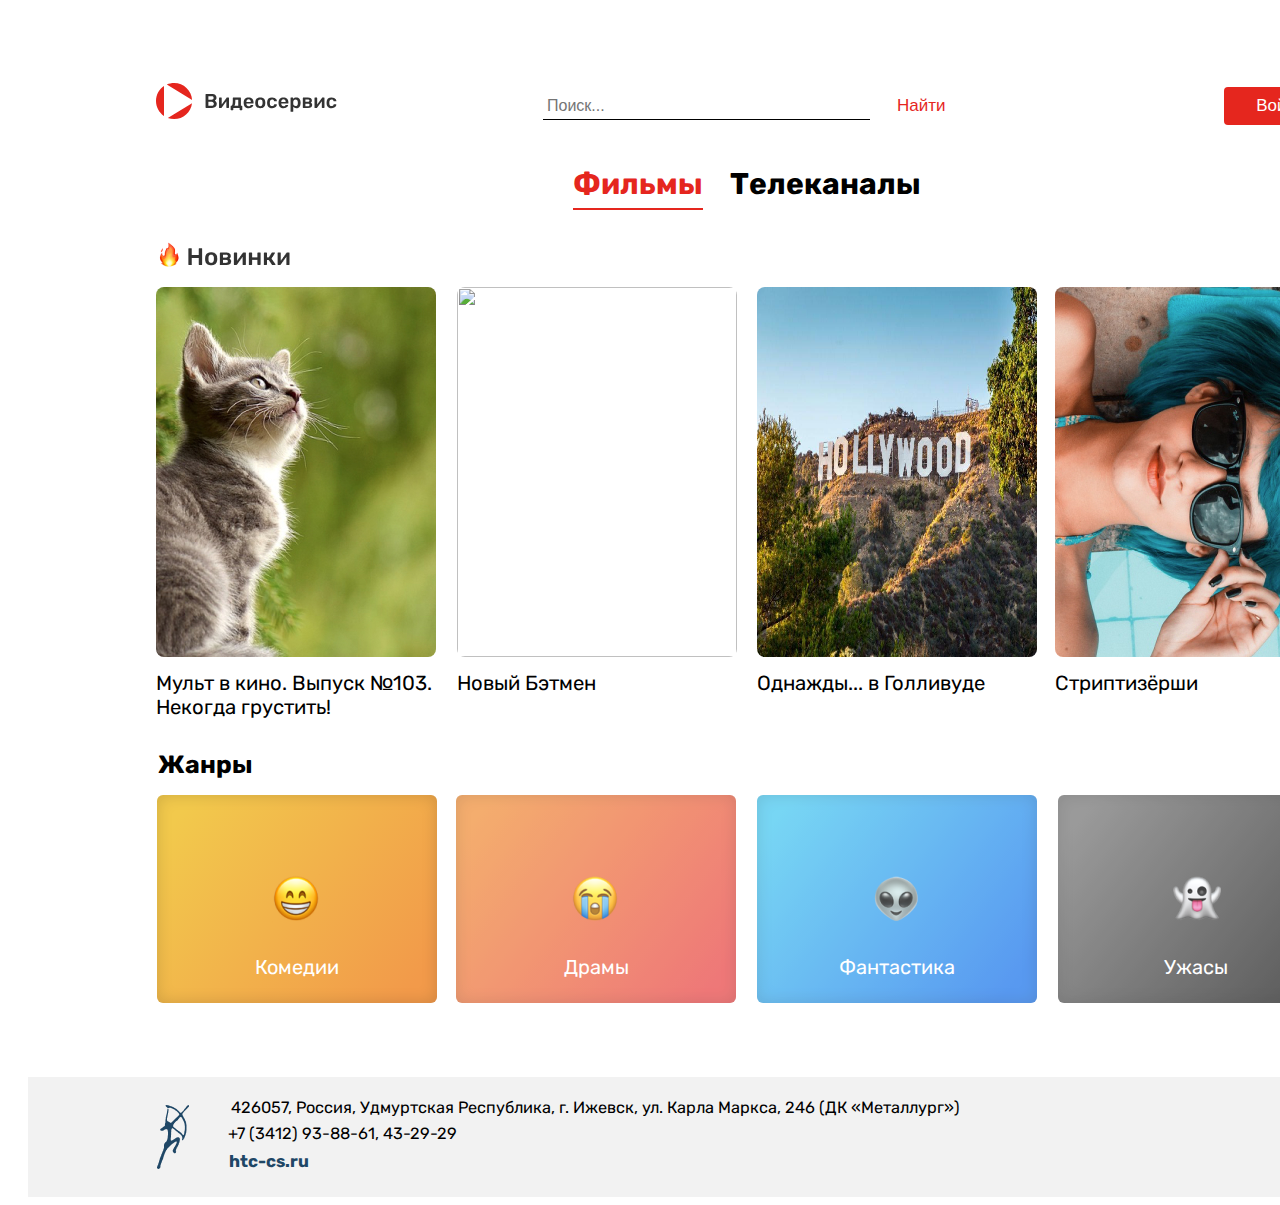
==== index.html @ 92a2deb0 "New site" ====
<!DOCTYPE html>
<html lang="ru">

<head>
    <meta charset="UTF-8">
    <meta http-equiv="X-UA-Compatible" content="IE=edge">
    <meta name="viewport" content="width=device-width, initial-scale=1.0">
    <link rel="preconnect" href="https://fonts.gstatic.com">
    <link href="https://fonts.googleapis.com/css2?family=Rubik:wght@300&display=swap" rel="stylesheet">
    <link href="main.css" rel="stylesheet" type="text/css">
    <title>ТЗ</title>
</head>

<body>
    <div class="container">
        <!-- -Begin- header -->
        <div class="header">
            <div class="banner"><img src="image/logo.svg"></div>
            <form class="submit">
                <input class="submit-1" placeholder="Поиск...">
                <button class="submit-2" type="submit">Найти</button>
            </form>
            <div class="submit-links">
                <button class="link">Войти</button>
                <div class="input">
                    <inpunt type="text" placeholder="Логин">
                </div>
                <div class="input">
                    <inpunt type="password" placeholder="Пароль">
                </div>
                <div class="input">
                    <inpunt type="submit" placeholder="Войти">
                </div>

            </div>
        </div>
        <!-- -End- header -->

        <!-- -Begin- tabs -->
        <div class="tabs">
            <!--Begin- начало заголовок-->
            <div class="tab_items">
                <a data-tab="#tab-1" class="tab_item active">Фильмы</a>
                <a data-tab="#tab-2" class="tab_item">Телеканалы</a>
            </div>
            <!--End- конец заговок-->

            <!--Begin- Содержимое-->
            <div class="tab-body">

                <!--Begin- block 1-->
                <div class="tab_block-1">
                    <div id="tab-1" class="wraper active">
                        <div class="fire"><img src="image/new.png"></div>
                        <div class="blocks">
                            <div class="block-1"><img src="image/Cat.jpg" class="film">
                                <p class="text"> Мульт в кино. Выпуск №103. Некогда грустить!</p>
                            </div>
                            <div class="block-2"><img src="image/batman.jpg" class="film">
                                <p class="text">Новый Бэтмен</p>
                            </div>
                            <div class="block-3"><img src="image/Hollywood.jpg" class="film">
                                <p class="text">Однажды... в Голливуде</p>
                                <p class="view">Фильм повествует о череде событий, произошедших в Голливуде в 1969 году,
                                    на закате его
                                    «золотого века». Известный актер Рик Далтон и его дублер Клифф Бут пытаются найти
                                    свое
                                    место в стремительно меняющемся мире киноиндустрии.</p>
                            </div>
                            <div class="block-4" href="#"><img src="image/Girl.jpg" class="film">
                                <p class="text">Стриптизёрши</p>
                            </div>
                        </div>
                        <!--Begin- Жанры-->
                        <div class="block-item"><b>Жанры</b></div>
                        <div class="genre">
                            <div class="comedy"><img src="image/genre/1.png" class="comedy-1">
                                <p class="comedy-text">Комедии</p>
                            </div>
                            <div class="drama"><img src="image/genre/2.png" class="drama-1">
                                <p class="drama-text">Драмы</p>
                            </div>
                            <div class="fantasy"><img src="image/genre/3.png" class="fantasy-1">
                                <p class="fantasy-text">Фантастика</p>
                            </div>
                            <div class="horror"><img src="image/genre/4.png" class="horror-1">
                                <p class="horror-text">Ужасы</p>
                            </div>
                        </div>
                        <!--End- жанры-->
                    </div>
                </div>
                <!--End- block-1-->

                <!--Begin- block 2-->
                <div class="tab_block-2">
                    <div id="tab-2" class="wraper">
                        <div class="sub-block-1">
                            <div class="channel-1"><img src="image/1 channel.png" class="sub-channel-1">
                                <p class="name">Первый канал</p>
                                <p class="time-1">13:00</p>
                                <p class="time">14:00</p>
                                <p class="time">15:00</p>
                                <p class="heading-1">Новости (с субтитрами)</p>
                                <p class="heading-2">Давай поженимся</p>
                                <p class="heading-3">Другие новости</p>
                            </div>
                        </div>

                        <div class="sub-block-2">
                            <div class="channel-2"><img src="image/2x2.png" class="sub-channel-2">
                                <p class="name-2">2x2</p>
                                <p class="time-1">13:00</p>
                                <p class="time-2">14:00</p>
                                <p class="time-2">15:00</p>
                                <p class="heading_1">МУЛЬТ ТВ. Сезон 4, 7 серия</p>
                                <p class="heading_2">ПОДОЗРИТЕЛЬНАЯ СОВА. Сезон 7, 7 серия</p>
                                <p class="heading_3">БУРДАШЕВ. Сезон 1, 20 серия</p>
                            </div>
                        </div>

                        <div class="sub-block-3">
                            <div class="channel-3"><img src="image/RT-1.png" class="sub-channel-3">
                                <img src="image/RT-2.png" class="sub-channel_3">
                                <p class="name-3">РБК</p>
                                <p class="time-1">13:00</p>
                                <p class="time-3">14:00</p>
                                <p class="time-3">15:00</p>
                                <p class="heading__1">ДЕНЬ. Горючая смесь: как бороться с суррогатом на АЗС</p>
                                <p class="heading__2">ДЕНЬ. Главные темы</p>
                                <p class="heading__3">Главные новости</p>
                            </div>
                        </div>

                        <div class="sub-block-4">
                            <div class="channel-4"><img src="image/A.png" class="sub-channel-4">
                                <p class="name-4">AMEDIA PREMIUM</p>
                                <p class="time-1">13:00</p>
                                <p class="time-4">14:00</p>
                                <p class="time-4">15:00</p>
                                <p class="_heading_1">Клиент всегда мёртв</p>
                                <p class="_heading_2">Голодные игры: Сойка-пересмешница. Часть I</p>
                                <p class="_heading_3">Секс в большом городе</p>
                            </div>
                        </div>
                    </div>
                </div>
                <!--End- block-2-->
            </div>
            <!--End- Содержание-->
        </div>
        <!--End- tabs-->

        <!--Begin- footer-->
        <div class="footer">
            <div><img src="image/human.png" class="human"></div>
            <p class="text-item">426057, Россия, Удмуртская Республика, г. Ижевск, ул. Карла Маркса, 246 (ДК
                «Металлург»)</p>
            <p class="text-numbers">+7 (3412) 93-88-61, 43-29-29</p>
            <p href="#" class="text-link"><b>htc-cs.ru</b></p>

        </div>
        <!--End- footer-->


    </div>



    <script src="main.js"></script>
</body>

</html>
---- main.css ----
.container {
    padding: 0 20px;
    margin: 0 auto;
    max-width: 1440px;
    font-family: Rubik;
    font-style: normal;
    font-weight: normal;
    font-size: 16.3px;
    line-height: 24px;
}

.header {
    width: 1440px;
    height: 40px;
    align-items: center;
    display: flex;
    margin: 32px 0px 0px 0px;
}

.banner {
    margin-top: 105px;
    margin-right: -2px;
    margin-left: 128px;
}

.submit {
    margin: 45px 0px 0px 379px;
}

.submit-1 {
    margin: 63px -4px 0px -172px;
    width: 319px;
    font-size: 16px;
    padding: 4px;
    border: 0;
    outline: none;
    border-bottom: 1px solid black;
}

.submit-2 {
    margin: 0px 0px 0px 21px;
    font-size: 17px;
    border: none;
    color: #E5261E;
    background-color: #ffff;
    cursor: pointer;
}

.submit-links {
    margin: 0px 0px 0px 356px;
}

.link {
    height: 38px;
    width: 113px;
    border-radius: 4px;
    background: #E5261E;
    border: none;
    cursor: pointer;
}

.link {
    font-size: 17px;
    margin: 107px 0px 0px -84px;
    line-height: 19px;
    text-align: center;
    color: #FFFFFF;
}


.tab_items {
    width: 1440px;
    text-align: center;
    text-decoration: none;
    margin: 95px 5px 0px 0px;
}

.tab_item.active {
    color: #E5261E;
    border: 0;
    padding-bottom: 6px;
    outline: none;
    border-bottom: 2px solid #E5261E;
}

.tab_item {
    margin: 15px 13px 0px 10px;
    font-size: 30px;
    line-height: 34px;
    font-weight: 700;
    cursor: pointer;
}

.film {
    width: 280px;
    height: 370px;
    border-radius: 8px;
    cursor: pointer;
}

.tab_block-1 {
    width: 1440px;

}

.wraper.active {
    display: block;
}

.wraper {
    display: none;
}


.fire {
    margin: 41px 0px 0px 129px;
}

.blocks {
    display: flex;
}

.block-1 {
    margin: 13px 130px 0px 128px;
}

.block-2 {
    margin: 13px 0px 0px -109px;
}

.block-3 {
    margin: 13px 0px 0px 20px;
    position: relative;
}

.view {
    position: absolute;
    Width: 248px;
    Height: 338px;
    top: -4px;
    left: 15px;
    line-height: 22px;
    color: white;
    cursor: pointer;
}

.view {
    display: none;
    padding: 3px;
}

.block-3:hover .view {
    display: block;
    background-color: rgba(0, 0, 0, 0.15);
}

.block-4 {
    margin: 13px 0px 0px 18px;
}

.text {
    margin: 7px 0px 0px 0px;
    width: 280px;
    font-size: 20.3px;
}

.block-item {
    margin: 32px 0px 0px 130px;
    font-family: Rubik;
    font-style: normal;
    font-weight: 500;
    font-size: 25px;
    line-height: 28px;
}

.genre {
    display: flex;
    cursor: pointer;
}

.comedy {
    margin: 16px 0px 0px 129px;
    Width: 280px;
    Height: 208px;
    background: linear-gradient(127.83deg, #F2C94C 8.44%, #F29A4A 91.36%);
    box-shadow: inset 0px 0px 16px rgba(0, 0, 0, 0.15);
    border-radius: 6px;
}

.drama {
    margin: 16px 0px 0px 19px;
    Width: 280px;
    Height: 208px;
    background: linear-gradient(127.83deg, #F2994A 8.44%, #EB5757 91.36%);
    opacity: 0.8;
    box-shadow: inset 0px 0px 16px rgba(0, 0, 0, 0.15);
    border-radius: 6px;
}

.fantasy {
    margin: 16px 0px 0px 21px;
    Width: 280px;
    Height: 208px;
    background: linear-gradient(127.83deg, #56CCF2 8.44%, #2F80ED 91.36%);
    opacity: 0.8;
    box-shadow: inset 0px 0px 16px rgba(0, 0, 0, 0.15);
    border-radius: 6px;
}

.horror {
    margin: 16px 0px 0px 21px;
    Width: 280px;
    Height: 208px;
    background: linear-gradient(127.83deg, #828282 8.44%, #333333 91.36%);
    opacity: 0.8;
    box-shadow: inset 0px 0px 16px rgba(0, 0, 0, 0.15);
    border-radius: 6px;
}

.comedy-1 {
    margin: 79px 0px 0px 115px;
}

.comedy-text {
    margin-top: 25px;
    font-size: 20px;
    line-height: 24px;
    text-align: center;
    color: #FFFFFF;
}

.drama-1 {
    margin: 79px 0px 0px 115px;
}

.drama-text {
    margin-top: 25px;
    font-size: 20px;
    line-height: 24px;
    text-align: center;
    color: #FFFFFF;
}

.fantasy-1 {
    margin: 79px 0px 0px 115px;
}

.fantasy-text {
    margin-top: 25px;
    font-size: 20px;
    line-height: 24px;
    text-align: center;
    color: #FFFFFF;
}

.horror-1 {
    margin: 79px 0px 0px 115px;
}

.horror-text {
    margin-top: 25px;
    margin-left: -5px;
    font-size: 20px;
    line-height: 24px;
    text-align: center;
    color: #FFFFFF;
}

.footer {
    margin: 74px 0px 0px 0px;
    background: #F2F2F2;
    Width: 1440px;
    Height: 120px;
}

.human {
    margin: 28px 0px 0px 129px;
}

.text-item {
    margin: -80px 0px 0px 203px;
    font-size: 16.3px;
    cursor: pointer;
}

.text-numbers {
    margin: 2px 0px 0px 200px;
    font-size: 16.3px;
    cursor: pointer;
}

.text-link {
    margin: 3px 0px 0px 201px;
    font-size: 17px;
    color: #1F4766;
    cursor: pointer;
}

.sub-block-1 {
    background: #F2F2F2;
    border-radius: 8px;
    Width: 1180px;
    Height: 162px;
    margin: 39px 0px 0px 129px;
}

.sub-channel-1 {
    margin: 48px 0px 0px 174px;
    cursor: pointer;
}

.name {
    margin: -100px 0px 0px 401px;
    font-size: 21px;
    line-height: 24px;
    color: #333333;
    cursor: pointer;
}

.time-1 {
    margin: 14px 0px 0px 400px;
    color: #E5261E;
    cursor: pointer;
}

.time {
    margin: 7px 0px 0px 399px;
    cursor: pointer;
}

.heading-1 {
    margin: -86px 0px 0px 461px;
    color: #E5261E;
    cursor: pointer;
}

.heading-2 {
    margin: 7px 0px 0px 461px;
    cursor: pointer;
}

.heading-3 {
    margin: 7px 0px 0px 461px;
    cursor: pointer;
}

.channel-2 {
    background: #F2F2F2;
    border-radius: 8px;
    Width: 1180px;
    Height: 162px;
    margin: 15px 0px 0px 129px;
}

.sub-channel-2 {
    margin: 55px 0px 0px 143px;
    cursor: pointer;
}

.name-2 {
    margin: -91px 0px 0px 398px;
    font-size: 23px;
    line-height: 24px;
    color: #333333;
    cursor: pointer;
}

.time-2 {
    margin: 7px 0px 0px 399px;
    cursor: pointer;
}

.heading_1 {
    margin: -86px 0px 0px 461px;
    color: #E5261E;
    cursor: pointer;
}

.heading_2 {
    margin: 7px 0px 0px 461px;
    cursor: pointer;
}

.heading_3 {
    margin: 7px 0px 0px 461px;
    cursor: pointer;
}

.channel-3 {
    background: #F2F2F2;
    border-radius: 8px;
    Width: 1180px;
    Height: 162px;
    margin: 15px 0px 0px 129px;
}

.sub-channel-3 {
    margin: 54px 0px 0px 172px;
    cursor: pointer;
}

.sub-channel_3 {
    margin: 0px 0px -4px -50px;
    cursor: pointer;
}

.name-3 {
    margin: -88px 0px 0px 398px;
    font-size: 22px;
    line-height: 24px;
    color: #333333;
    cursor: pointer;
}

.time-3 {
    margin: 7px 0px 0px 399px;
    cursor: pointer;
}

.heading__1 {
    margin: -86px 0px 0px 461px;
    color: #E5261E;
    cursor: pointer;
}

.heading__2 {
    margin: 7px 0px 0px 461px;
    cursor: pointer;
}

.heading__3 {
    margin: 7px 0px 0px 461px;
    cursor: pointer;
}

.channel-4 {
    background: #F2F2F2;
    border-radius: 8px;
    Width: 1180px;
    Height: 162px;
    margin: 15px 0px 0px 129px;
}

.sub-channel-4 {
    margin: 49px 0px 0px 168px;
    cursor: pointer;
}

.name-4 {
    margin: -97px 0px 0px 398px;
    font-size: 21px;
    line-height: 24px;
    color: #333333;
    cursor: pointer;
}

.time-4 {
    margin: 7px 0px 0px 399px;
    cursor: pointer;
}

._heading_1 {
    margin: -86px 0px 0px 461px;
    color: #E5261E;
    cursor: pointer;
}

._heading_2 {
    margin: 7px 0px 0px 461px;
    cursor: pointer;
}

._heading_3 {
    margin: 7px 0px 0px 461px;
    cursor: pointer;
}
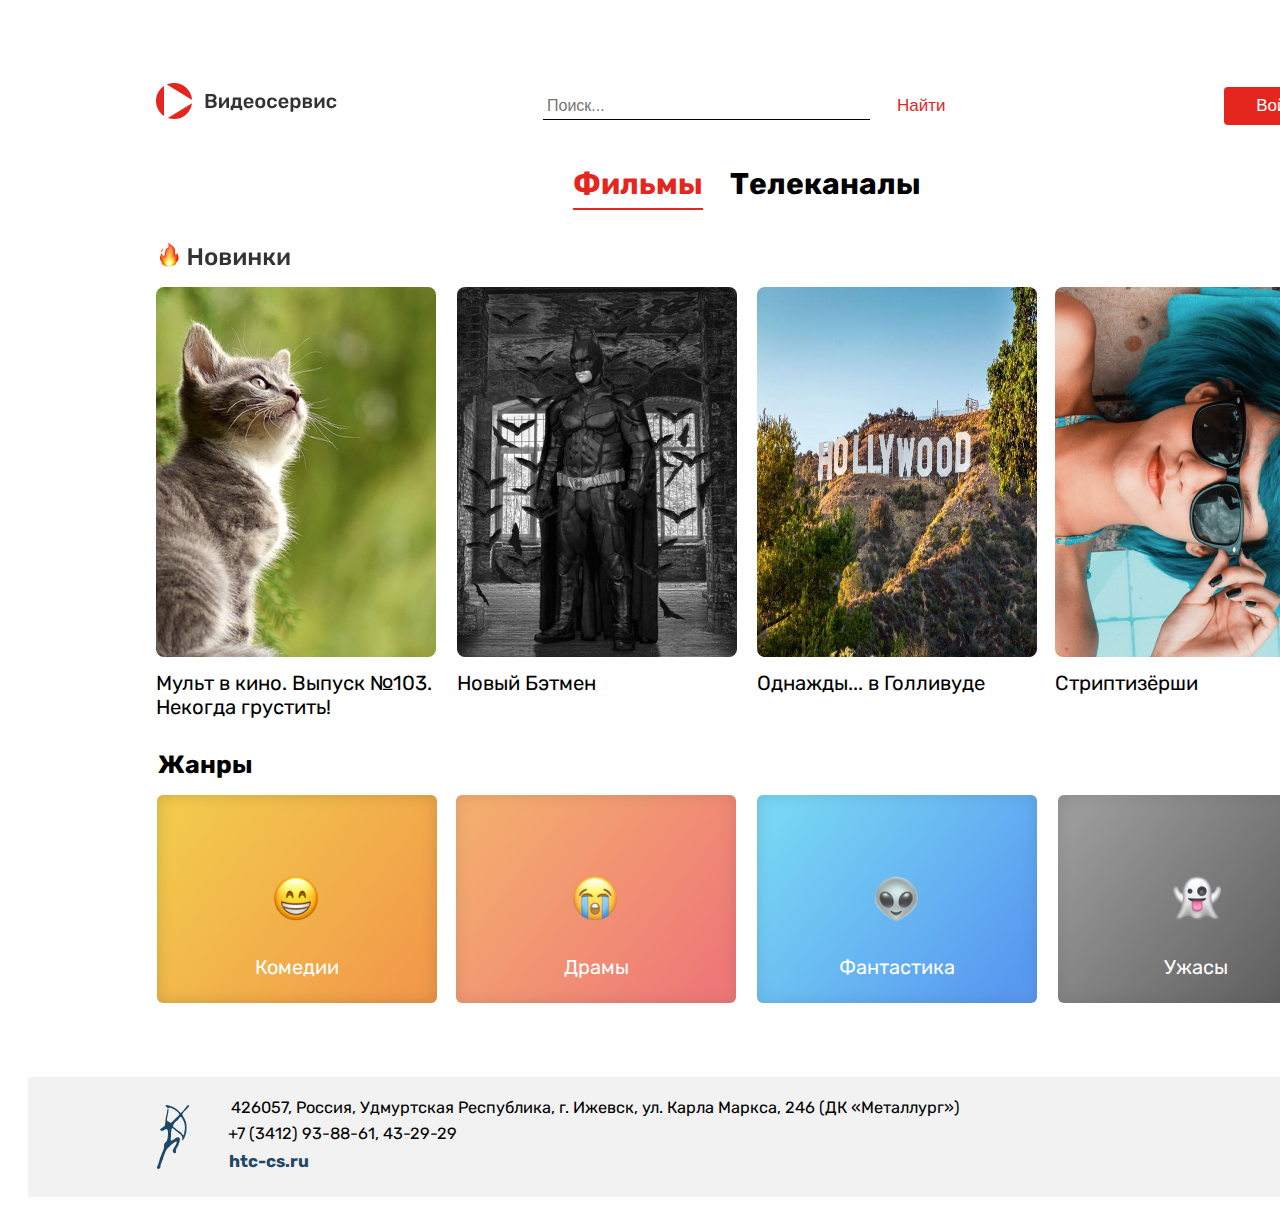
==== commit 114ba523: "Add files via upload" ====
--- a/index.html
+++ b/index.html
@@ -56,7 +56,7 @@
                             <div class="block-1"><img src="image/Cat.jpg" class="film">
                                 <p class="text"> Мульт в кино. Выпуск №103. Некогда грустить!</p>
                             </div>
-                            <div class="block-2"><img src="image/batman.jpg" class="film">
+                            <div class="block-2"><img src="image/Batman.jpg" class="film">
                                 <p class="text">Новый Бэтмен</p>
                             </div>
                             <div class="block-3"><img src="image/Hollywood.jpg" class="film">
